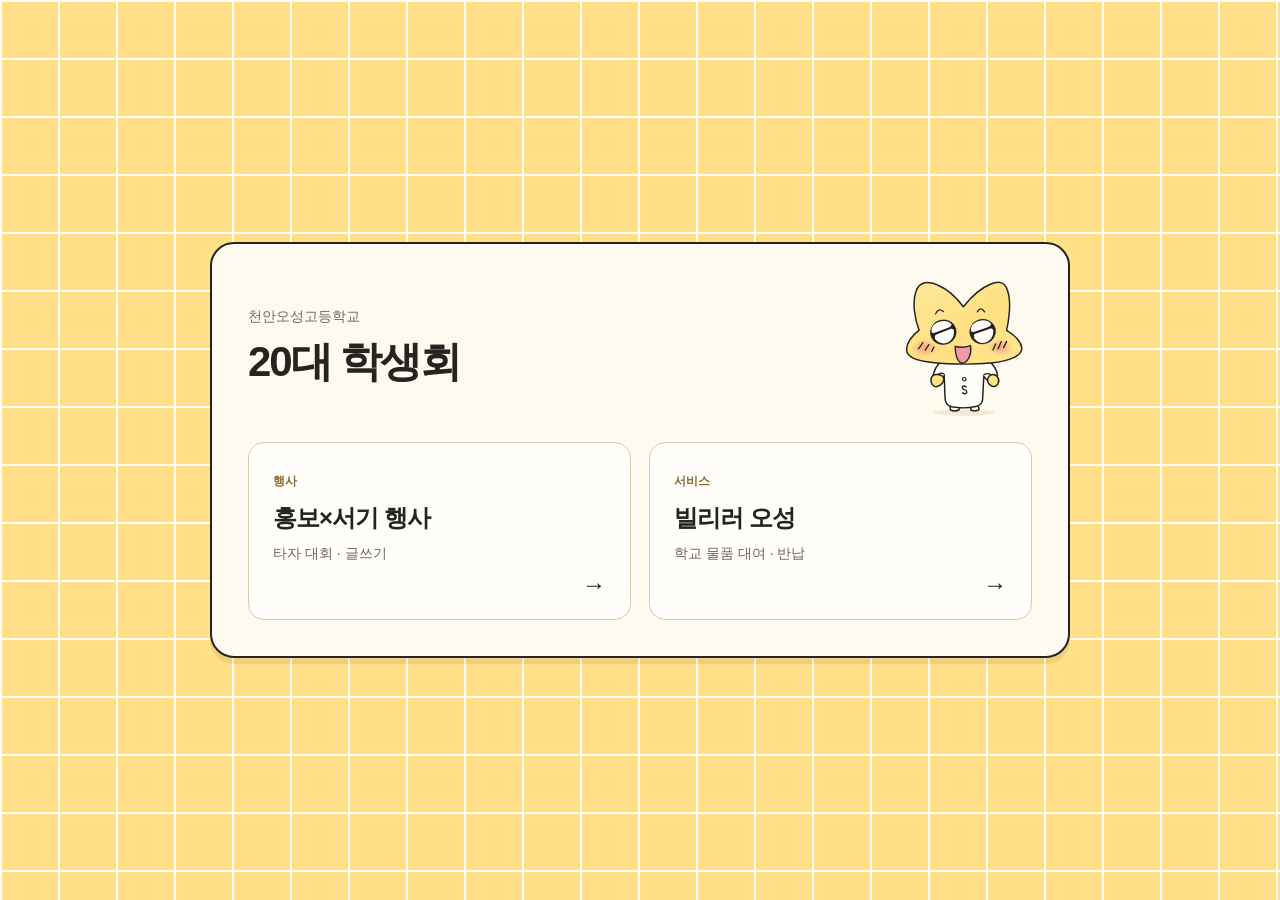
==== index.html @ 556873c3 "Organize event bundle under typing-writing and preserve legacy URLs" ====
<!doctype html>
<html lang="ko">
<head>
  <meta charset="utf-8" />
  <meta name="viewport" content="width=device-width, initial-scale=1" />
  <meta name="theme-color" content="#ffdf87" />
  <meta name="description" content="천안오성고등학교 20대 학생회 행사와 서비스 안내" />
  <title>20대 학생회 | 천안오성고등학교</title>
  <link rel="stylesheet" href="./style.css?v=event-hub-1" />
</head>
<body>
  <main class="hub">
    <header class="hub-heading">
      <div>
        <p class="school">천안오성고등학교</p>
        <h1>20대 학생회</h1>
      </div>
      <img src="./typing-writing/assets/obyeol.svg?v=brighter-2" alt="오별이" width="460" height="480" />
    </header>
    <nav class="projects" aria-label="행사 및 서비스">
      <a class="project" href="./typing-writing/">
        <span class="project-kind">행사</span>
        <h2>홍보×서기 행사</h2>
        <p>타자 대회 · 글쓰기</p>
        <span class="project-arrow" aria-hidden="true">→</span>
      </a>
      <a class="project" href="https://coshsc.kr/rental/">
        <span class="project-kind">서비스</span>
        <h2>빌리러 오성</h2>
        <p>학교 물품 대여 · 반납</p>
        <span class="project-arrow" aria-hidden="true">→</span>
      </a>
    </nav>
  </main>
</body>
</html>
---- style.css ----
:root {
  color-scheme: light;
  font-family: 'Pretendard Variable', 'Apple SD Gothic Neo', 'Malgun Gothic', sans-serif;
  color: #262421;
  line-height: 1.6;
  -webkit-font-smoothing: antialiased;
}
* { box-sizing: border-box; }
body {
  margin: 0;
  min-height: 100svh;
  display: grid;
  align-items: center;
  padding: 32px 24px;
  background-color: #ffdf87;
  background-image: linear-gradient(#fffe 2px, transparent 2px), linear-gradient(90deg, #fffe 2px, transparent 2px);
  background-size: 58px 58px;
}
.hub {
  width: min(860px, 100%);
  margin: auto;
  padding: 32px 36px 36px;
  border: 2px solid #262421;
  border-radius: 24px;
  background: #fffaf0;
  box-shadow: 0 6px 0 #6b4b201a;
}
.hub-heading { display: flex; align-items: center; justify-content: space-between; gap: 24px; padding-bottom: 24px; }
.school { margin: 0 0 8px; color: #6f675b; font-size: 14px; }
h1 { margin: 0; font-size: clamp(30px, 4vw, 42px); line-height: 1.25; letter-spacing: -.05em; }
.hub-heading img { width: 136px; height: auto; flex-shrink: 0; }
.projects { display: grid; grid-template-columns: repeat(2, minmax(0, 1fr)); gap: 18px; }
.project { position: relative; min-width: 0; padding: 24px 24px 55px; border: 1px solid #d9cbb3; border-radius: 16px; color: inherit; background: #fffefb; text-decoration: none; transition: background .15s, border-color .15s; }
.project:hover { background: #fff4d8; border-color: #9d7b40; }
.project:focus-visible { outline: 3px solid #ad6827; outline-offset: 4px; }
.project-kind { color: #8b6a35; font-size: 12px; font-weight: 700; }
h2 { margin: 10px 0 8px; font-size: 24px; line-height: 1.3; letter-spacing: -.04em; overflow-wrap: anywhere; }
.project p { margin: 0; font-size: 14px; color: #6f675b; }
.project-arrow { position: absolute; bottom: 15px; right: 24px; font-size: 24px; }
@media (max-width: 600px) {
  body { padding: 24px 16px; }
  .hub { padding: 24px 22px; }
  .hub-heading { gap: 12px; }
  .hub-heading img { width: 96px; }
  .projects { grid-template-columns: 1fr; gap: 12px; }
}
@media (prefers-reduced-motion: reduce) { .project { transition: none; } }
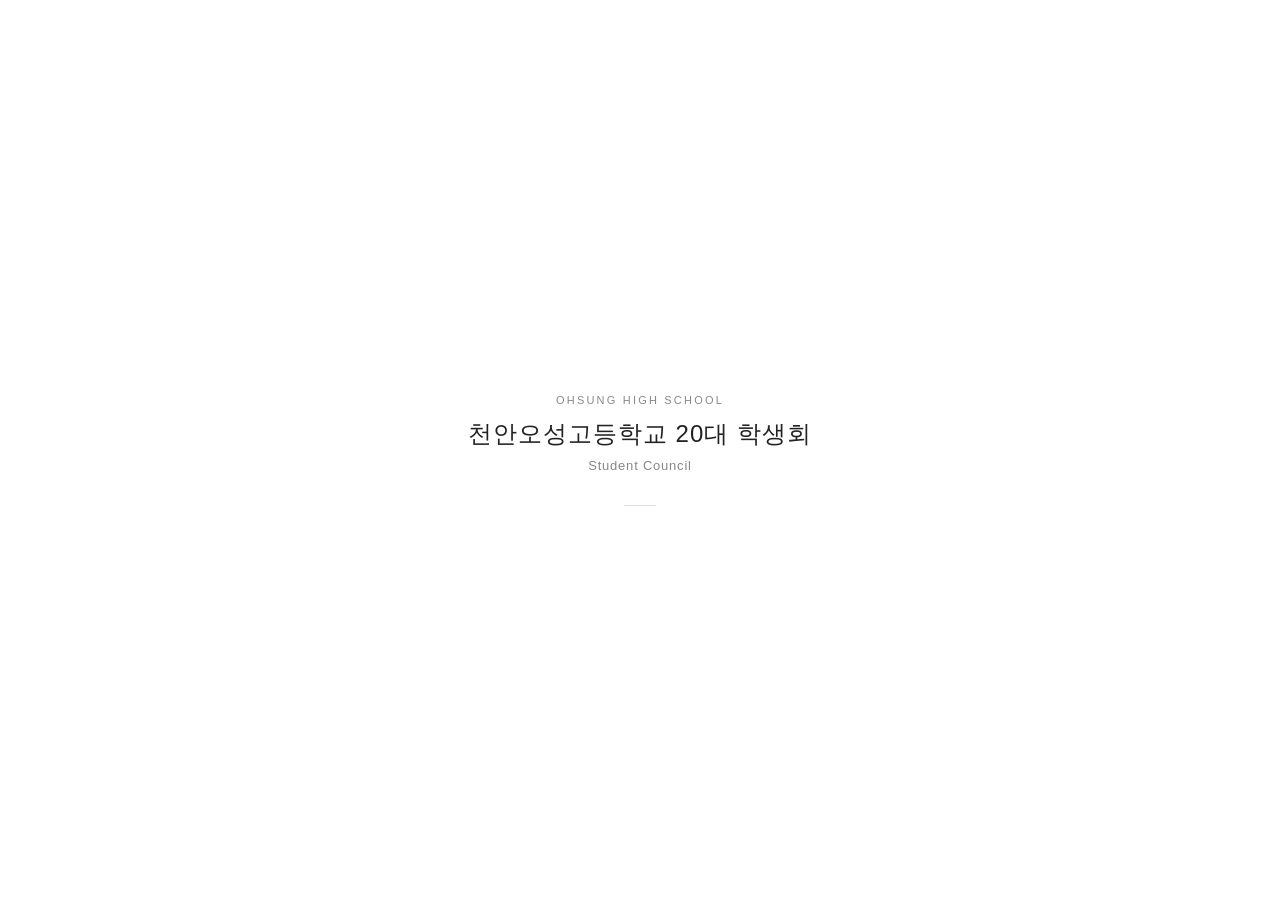
==== commit b69bb3c0: "Revise index.html for improved structure and content" ====
--- a/index.html
+++ b/index.html
@@ -1,36 +1,76 @@
 <!doctype html>
 <html lang="ko">
+
 <head>
-  <meta charset="utf-8" />
-  <meta name="viewport" content="width=device-width, initial-scale=1" />
-  <meta name="theme-color" content="#ffdf87" />
-  <meta name="description" content="천안오성고등학교 20대 학생회 행사와 서비스 안내" />
-  <title>20대 학생회 | 천안오성고등학교</title>
-  <link rel="stylesheet" href="./style.css?v=event-hub-1" />
+    <meta charset="UTF-8">
+    <meta name="viewport" content="width=device-width, initial-scale=1">
+    <meta name="color-scheme" content="light">
+    <meta name="description" content="천안오성고등학교 학생회">
+    <title>천안오성고등학교 학생회</title>
+    <style>
+        * {
+            box-sizing: border-box;
+        }
+
+        html,
+        body {
+            margin: 0;
+            min-height: 100%;
+        }
+
+        body {
+            min-height: 100vh;
+            min-height: 100dvh;
+            display: grid;
+            place-items: center;
+            background: #fff;
+            color: #222;
+            font-family: -apple-system, BlinkMacSystemFont,
+                "Segoe UI", sans-serif;
+        }
+
+        main {
+            padding: 24px;
+            text-align: center;
+        }
+
+        h1 {
+            margin: 12px 0 8px;
+            font-size: 24px;
+            font-weight: 500;
+            letter-spacing: 0.04em;
+        }
+
+        .school {
+            margin: 0;
+            font-size: 11px;
+            letter-spacing: 0.2em;
+            color: #888;
+        }
+
+        .subtitle {
+            margin: 0;
+            font-size: 13px;
+            letter-spacing: 0.06em;
+            color: #888;
+        }
+
+        .line {
+            width: 32px;
+            height: 1px;
+            margin: 32px auto 0;
+            background: #ddd;
+        }
+    </style>
 </head>
+
 <body>
-  <main class="hub">
-    <header class="hub-heading">
-      <div>
-        <p class="school">천안오성고등학교</p>
-        <h1>20대 학생회</h1>
-      </div>
-      <img src="./typing-writing/assets/obyeol.svg?v=brighter-2" alt="오별이" width="460" height="480" />
-    </header>
-    <nav class="projects" aria-label="행사 및 서비스">
-      <a class="project" href="./typing-writing/">
-        <span class="project-kind">행사</span>
-        <h2>홍보×서기 행사</h2>
-        <p>타자 대회 · 글쓰기</p>
-        <span class="project-arrow" aria-hidden="true">→</span>
-      </a>
-      <a class="project" href="https://coshsc.kr/rental/">
-        <span class="project-kind">서비스</span>
-        <h2>빌리러 오성</h2>
-        <p>학교 물품 대여 · 반납</p>
-        <span class="project-arrow" aria-hidden="true">→</span>
-      </a>
-    </nav>
-  </main>
+    <main>
+        <p class="school">OHSUNG HIGH SCHOOL</p>
+        <h1>천안오성고등학교 20대 학생회</h1>
+        <p class="subtitle">Student Council</p>
+        <div class="line" aria-hidden="true"></div>
+    </main>
 </body>
+
 </html>
